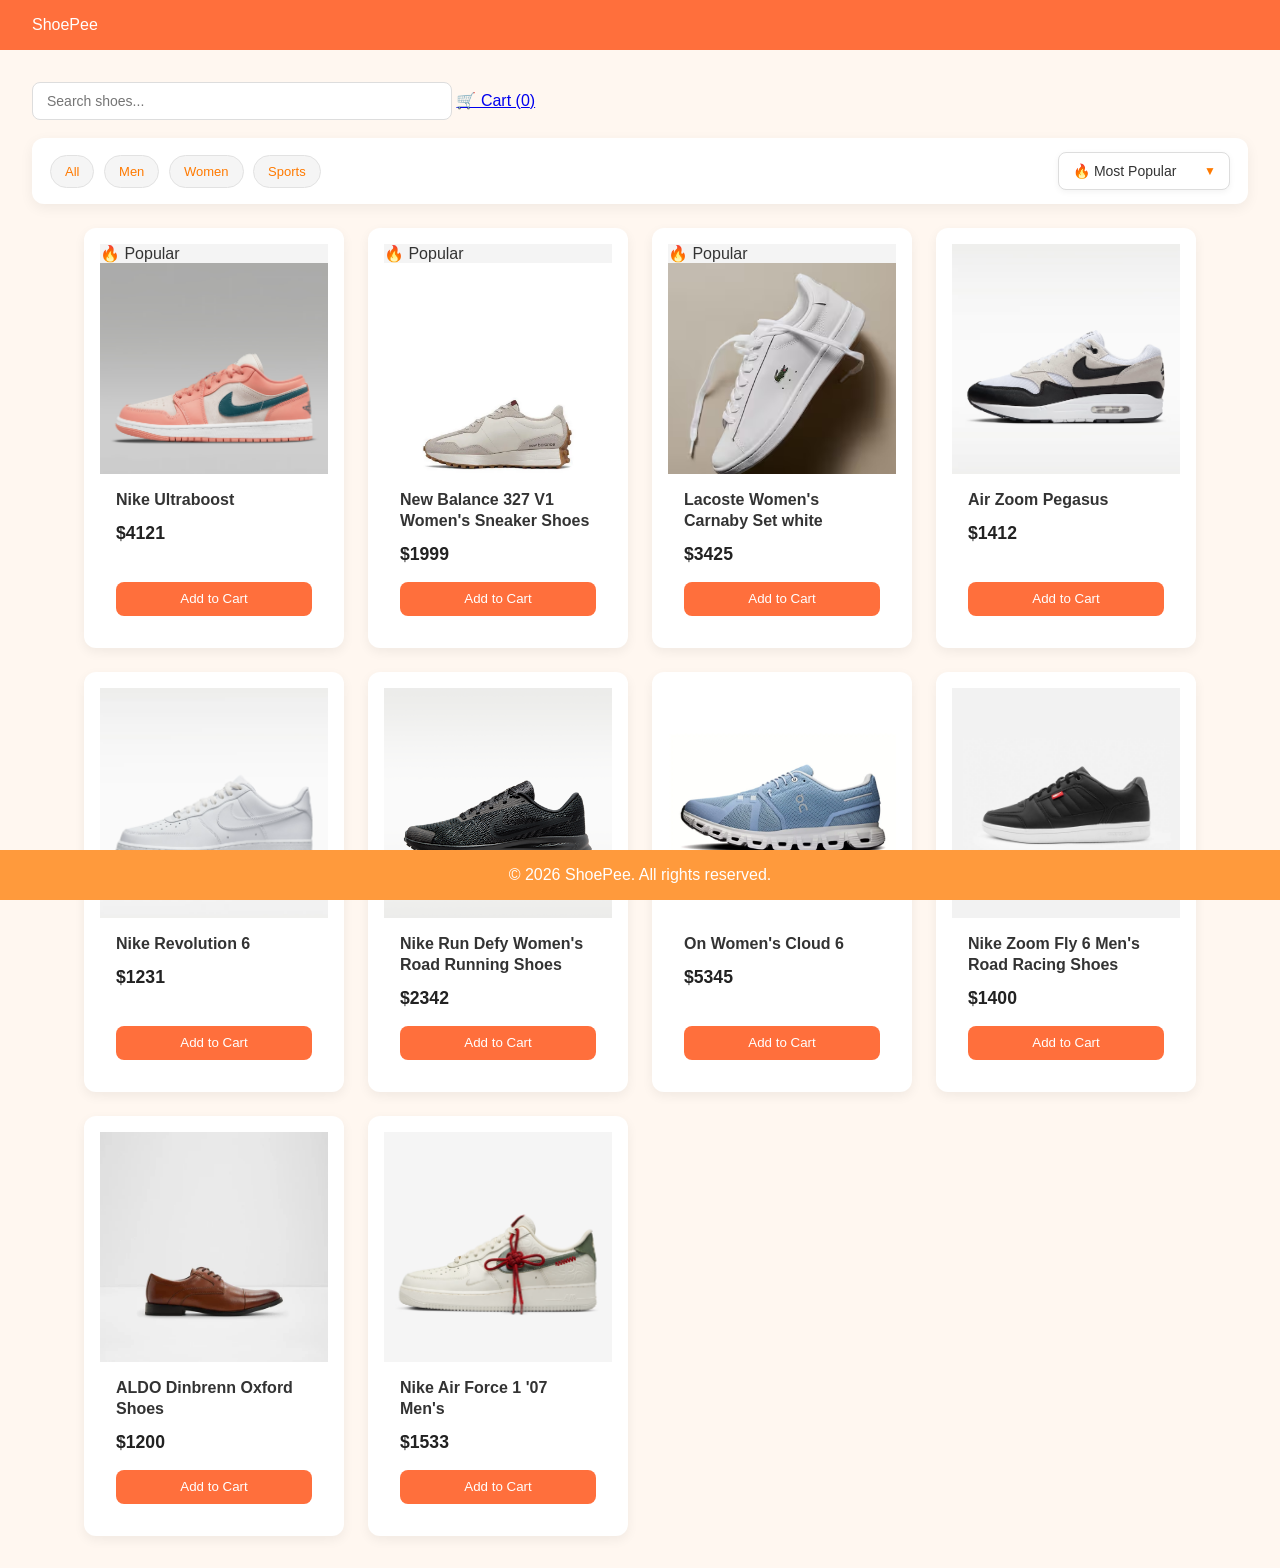
==== buyer-dashboard.html @ d40cbc69 "initial commit" ====
<!DOCTYPE html>
  <html lang="en">
  <head>
    <meta charset="UTF-8">
    <title>ShoePee | Buyer Dashboard</title>
    <link rel="stylesheet" href="css/global.css">
    <link rel="stylesheet" href="css/buyer.css">
  </head>
  <body>
    <div id="navbar"></div>
    <section class="buyer-dashboard">
      <input type="text" id="searchBar" placeholder="Search shoes...">
      <a href="cart.html" class="cart-link">
        🛒 Cart (<span id="cartCount">0</span>)
      </a>
    <div class="filter-wrapper">
      <div class="filters">
        <button class="btn" data-category="all">All</button>
        <button class="btn" data-category="men">Men</button>
        <button class="btn" data-category="women">Women</button>
        <button class="btn" data-category="sports">Sports</button>
      </div>
      <div class="sort-wrapper">
        <select id="sortSelect">
          <option value="popular">🔥 Most Popular</option>
          <option value="priceLow">Price: Low to High</option>
          <option value="priceHigh">Price: High to Low</option>
        </select>
      </div>
    </div>
      
      
      <div id="productGrid" class="product-grid"></div>
    </section>
    <div id="footer"></div>
    <script src="js/data.js"></script>
    <script src="js/utils.js"></script>
    <script src="js/buyer.js"></script>
  </body>
  </html>
---- css/global.css ----
:root {
  --primary: #ff6f3c;
  --secondary: #ff9a3c;
  --bg: #fff7f0;
  --text: #333;
  --radius: 8px;
}

* {
  box-sizing: border-box;
  margin: 0;
  padding: 0;
}

body {
  font-family: "Poppins", sans-serif;
  background: var(--bg);
  color: var(--text);
}

.navbar {
  background: var(--primary);
  padding: 1rem 2rem;
  display: flex;
  justify-content: space-between;
  align-items: center;
  color: #fff;
}

.nav-links {
  list-style: none;
  display: flex;
  gap: 1rem;
}

.nav-links a {
  color: #fff;
  text-decoration: none;
  font-weight: 500;
}

.footer {
  text-align: center;
  padding: 1rem;
  background: var(--secondary);
  color: #fff;
  position: fixed;
  bottom: 0;
  width: 100%;
}

.btn {
  background: var(--primary);
  color: #fff;
  border: none;
  border-radius: var(--radius);
  padding: 0.6rem 1.2rem;
  cursor: pointer;
  transition: 0.3s;
}

.btn:hover {
  background: var(--secondary);
  transform: translateY(-2px);
}

.card {
  background: #fff;
  border-radius: var(--radius);
  padding: 1rem;
  box-shadow: 0 2px 8px rgba(0, 0, 0, 0.1);
}

#searchBar {
  width: 300px;
  padding: 10px 15px;
  border: 2px solid #4a90e2;
  border-radius: 8px;
  font-size: 16px;
  outline: none;
}

#searchBar:focus {
  border-color: #1c5fb8;
  box-shadow: 0 0 5px rgba(28, 95, 184, 0.5);
}
---- css/buyer.css ----
/* ================= BUYER DASHBOARD ================= */

.buyer-dashboard {
  padding: 2rem;
}

/* ================= SEARCH ================= */

#searchBar {
  width: 100%;
  max-width: 420px;
  padding: 10px 14px;
  border-radius: 8px;
  border: 1px solid #ddd;
  margin-bottom: 18px;
  font-size: 14px;
  outline: none;
  transition: 0.25s ease;
}

#searchBar:focus {
  border-color: #ff7a00;
  box-shadow: 0 0 0 3px rgba(255, 122, 0, 0.2);
}

/* ================= FILTER WRAPPER ================= */

.filter-wrapper {
  display: flex;
  justify-content: space-between;
  align-items: center;
  gap: 1rem;
  flex-wrap: wrap;

  background: #ffffff;
  padding: 14px 18px;
  border-radius: 12px;
  box-shadow: 0 4px 14px rgba(0, 0, 0, 0.06);
  margin-bottom: 24px;
}

/* ================= FILTER BUTTONS ================= */

.filters {
  display: flex;
  gap: 0.6rem;
  flex-wrap: wrap;
}

.filters .btn {
  background: #f5f5f5;
  border: 1px solid #e2e2e2;
  color: #ff7a00;
  padding: 8px 14px;
  border-radius: 20px;
  font-size: 13px;
  cursor: pointer;
  transition: all 0.25s ease;
}

.filters .btn:hover {
  border-color: #ff7a00;
  color: #ff7a00;
  background: #fff7ef;
}

.filters .btn.active {
  background: #ff7a00;
  color: #ffffff;
  border-color: #ff7a00;
  box-shadow: 0 3px 10px rgba(255, 122, 0, 0.3);
}

/* ================= SORT SELECT ================= */

.sort-wrapper {
  position: relative;
  display: flex;
  align-items: center;
}

/* Select base */
#sortSelect {
  appearance: none;
  background: #ffffff;
  color: #333;
  padding: 10px 42px 10px 14px;
  border-radius: 8px;
  border: 1px solid #ddd;
  font-size: 14px;
  cursor: pointer;
  outline: none;
  transition: all 0.25s ease;
  box-shadow: 0 2px 6px rgba(0,0,0,0.05);
}

/* Arrow */
.sort-wrapper::after {
  content: "▼";
  position: absolute;
  right: 14px;
  top: 50%;
  transform: translateY(-50%);
  pointer-events: none;
  font-size: 12px;
  color: #ff7a00;
}

/* States */
#sortSelect:hover {
  border-color: #ff7a00;
}

#sortSelect:focus {
  border-color: #ff7a00;
  box-shadow: 0 0 0 3px rgba(255, 122, 0, 0.25);
}

/* ================= PRODUCT GRID ================= */

.product-grid {
  display: grid;
  grid-template-columns: repeat(auto-fill, 260px);
  justify-content: center;
  gap: 1.5rem;
}

/* ================= PRODUCT CARD ================= */

.product-card {
  width: 260px;
  height: 420px;
  background: #ffffff;
  border-radius: 12px;
  overflow: hidden;
  box-shadow: 0 4px 12px rgba(0, 0, 0, 0.06);

  display: flex;
  flex-direction: column;

  transition: transform 0.2s ease, box-shadow 0.2s ease;
}

.product-card:hover {
  transform: translateY(-6px);
  box-shadow: 0 8px 18px rgba(0, 0, 0, 0.1);
}

/* ================= IMAGE AREA ================= */

.image-container {
  width: 100%;
  height: 230px;
  overflow: hidden;
  background: #f4f4f4;
  flex-shrink: 0;
}

.image-container img {
  width: 100%;
  height: 100%;
  object-fit: cover;
  display: block;
}

/* ================= PRODUCT INFO ================= */

.product-info {
  flex: 1;
  padding: 1rem;

  display: flex;
  flex-direction: column;
  justify-content: space-between;
  gap: 0.75rem;
}

.product-info h3 {
  font-size: 1rem;
  margin: 0;
  line-height: 1.3;

  display: -webkit-box;
  -webkit-line-clamp: 2;
  -webkit-box-orient: vertical;
  overflow: hidden;
}

.product-info p {
  margin: 0;
  font-size: 1.1rem;
  font-weight: 600;
  color: #222;
}

.add-to-cart {
  margin-top: auto;
  width: 100%;
}

/* ================= RESPONSIVE ================= */

@media (max-width: 640px) {
  .filter-wrapper {
    flex-direction: column;
    align-items: stretch;
  }

  .filters {
    justify-content: center;
  }

  .sort-wrapper {
    justify-content: center;
  }
}
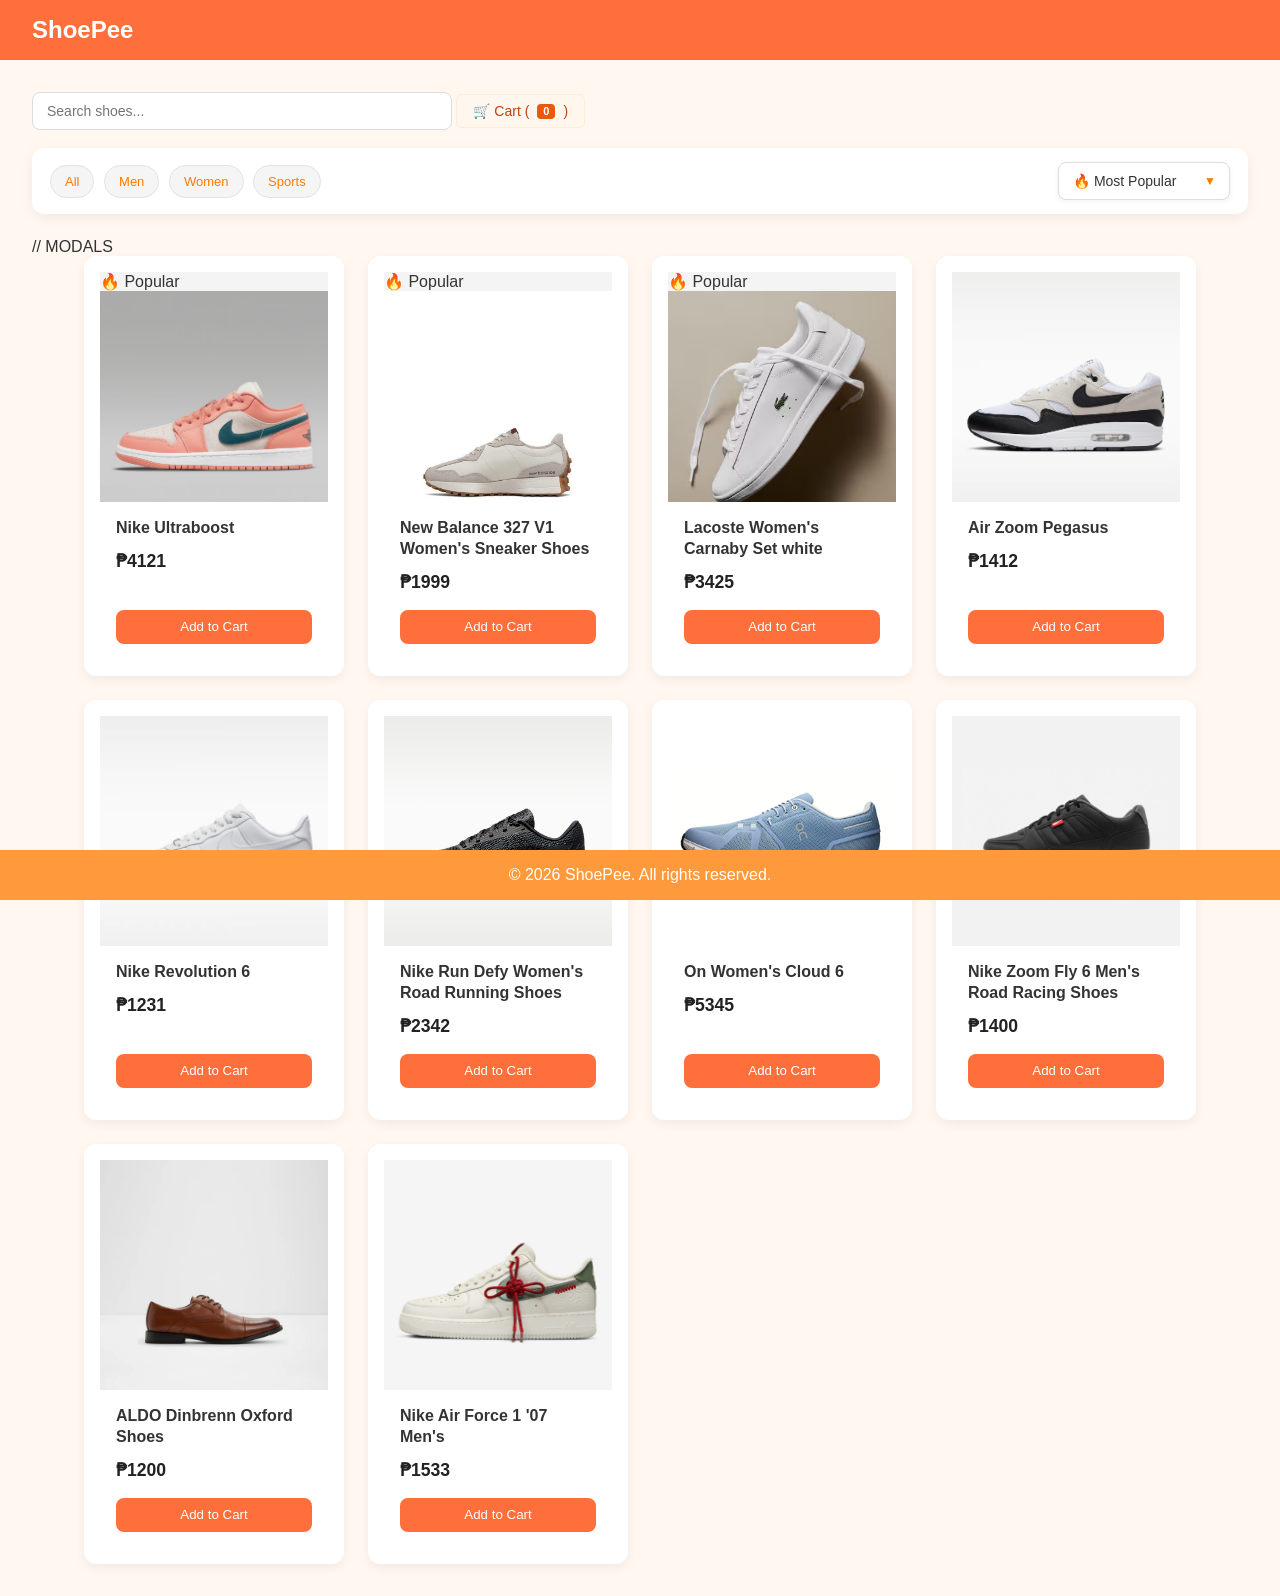
==== commit 8c7a3283: "added all info review" ====
--- a/buyer-dashboard.html
+++ b/buyer-dashboard.html
@@ -30,11 +30,12 @@
     </div>
       
       
+    // MODALS
       <div id="productGrid" class="product-grid"></div>
-    </section>
-    <div id="footer"></div>
-    <script src="js/data.js"></script>
-    <script src="js/utils.js"></script>
-    <script src="js/buyer.js"></script>
+          </section>
+          <div id="footer"></div>
+          <script src="js/data.js"></script>
+          <script src="js/utils.js"></script>
+          <script src="js/buyer.js"></script>
   </body>
   </html>
--- a/css/global.css
+++ b/css/global.css
@@ -25,6 +25,13 @@
   justify-content: space-between;
   align-items: center;
   color: #fff;
+}
+
+.navbar .logo {
+  color: #fff;
+  text-decoration: none;
+  font-size: 1.5rem;
+  font-weight: bold;
 }
 
 .nav-links {
--- a/css/buyer.css
+++ b/css/buyer.css
@@ -213,4 +213,195 @@
   .sort-wrapper {
     justify-content: center;
   }
+}
+
+
+/* ================= cart-link css ================= */
+.cart-link {
+  display: inline-flex;
+  align-items: center;
+  gap: 8px;
+  
+  /* Light Orange Palette */
+  background-color: #fff7ed; /* Very soft, warm light orange */
+  color: #c2410c;            /* Deep burnt orange for readable text */
+  border: 1px solid #ffedd5; /* Slightly darker orange border */
+  
+  /* Minimalist Styling */
+  text-decoration: none;
+  font-family: -apple-system, BlinkMacSystemFont, "Segoe UI", Roboto, sans-serif;
+  font-weight: 500;
+  font-size: 14px;
+  padding: 8px 16px;
+  border-radius: 6px;
+  
+  /* Smooth hover transition */
+  transition: all 0.2s ease-in-out;
+}
+
+/* Hover State */
+.cart-link:hover {
+  background-color: #ffedd5; /* Darkens slightly on hover */
+  border-color: #fed7aa;
+  color: #9a3412;            /* Deepens text color slightly */
+}
+
+/* Minimalist Notification Badge */
+#cartCount {
+  background-color: #ea580c; /* Vibrant orange-red badge */
+  color: #ffffff;
+  font-size: 11px;
+  font-weight: 600;
+  padding: 2px 6px;
+  border-radius: 4px;        /* Slightly rounded to match the button */
+  line-height: 1;
+}
+
+
+/* ================= Full Product Info Modal css ================= */
+/* ── Modal overlay ── */
+.product-overlay {
+  position: fixed;
+  inset: 0;
+  background: rgba(0, 0, 0, 0.5);
+  display: flex;
+  align-items: center;
+  justify-content: center;
+  z-index: 1000;
+  padding: 16px;
+  opacity: 0;
+  pointer-events: none;
+  transition: opacity 0.2s ease;
+}
+.product-overlay.open {
+  opacity: 1;
+  pointer-events: all;
+}
+
+/* ── Modal box ── */
+.product-modal {
+  background: #fff;
+  border-radius: 16px;
+  width: 100%;
+  max-width: 540px;
+  max-height: 88vh;
+  overflow-y: auto;
+  display: flex;
+  flex-direction: column;
+  transform: translateY(16px);
+  transition: transform 0.2s ease;
+  position: relative;
+}
+.product-overlay.open .product-modal {
+  transform: translateY(0);
+}
+
+.modal-close {
+  position: absolute;
+  top: 12px;
+  right: 12px;
+  background: #f5f5f5;
+  border: none;
+  border-radius: 50%;
+  width: 32px;
+  height: 32px;
+  font-size: 16px;
+  cursor: pointer;
+  z-index: 10;
+}
+.modal-close:hover { background: #e0e0e0; }
+
+/* ── Modal image ── */
+.modal-img-wrap {
+  position: relative;
+  width: 100%;
+  aspect-ratio: 4/3;
+  background: #f8f8f8;
+  border-radius: 16px 16px 0 0;
+  overflow: hidden;
+}
+.modal-img-wrap img {
+  width: 100%;
+  height: 100%;
+  object-fit: cover;
+}
+.modal-badge {
+  position: absolute;
+  top: 12px;
+  left: 12px;
+  background: #fff3cd;
+  color: #856404;
+  font-size: 12px;
+  padding: 4px 10px;
+  border-radius: 20px;
+  font-weight: 600;
+}
+
+/* ── Modal body ── */
+.modal-body {
+  padding: 20px;
+}
+.modal-category {
+  font-size: 12px;
+  font-weight: 600;
+  text-transform: uppercase;
+  letter-spacing: 0.08em;
+  color: #888;
+}
+.modal-title {
+  font-size: 20px;
+  font-weight: 700;
+  margin: 4px 0 12px;
+}
+.modal-meta {
+  display: flex;
+  align-items: center;
+  gap: 16px;
+  margin-bottom: 12px;
+}
+.modal-price {
+  font-size: 22px;
+  font-weight: 700;
+}
+.modal-stars { color: #f59e0b; font-size: 16px; }
+.modal-rating-num { font-size: 13px; color: #666; }
+.modal-desc {
+  font-size: 14px;
+  color: #555;
+  line-height: 1.6;
+  margin-bottom: 16px;
+}
+
+/* ── Reviews ── */
+.reviews-heading {
+  font-size: 14px;
+  font-weight: 600;
+  margin-bottom: 10px;
+  border-top: 1px solid #eee;
+  padding-top: 14px;
+}
+.review-card {
+  background: #fafafa;
+  border-radius: 10px;
+  padding: 12px;
+  margin-bottom: 8px;
+}
+.review-header {
+  display: flex;
+  justify-content: space-between;
+  align-items: center;
+  margin-bottom: 4px;
+}
+.reviewer-name { font-size: 13px; font-weight: 600; }
+.review-stars  { font-size: 13px; color: #f59e0b; }
+.review-text   { font-size: 13px; color: #555; line-height: 1.5; margin: 0 0 4px; }
+.review-date   { font-size: 11px; color: #aaa; }
+.no-reviews    { font-size: 13px; color: #aaa; }
+
+/* ── Add to cart button ── */
+.modal-add-btn {
+  width: 100%;
+  margin-top: 16px;
+  padding: 12px;
+  font-size: 15px;
 }
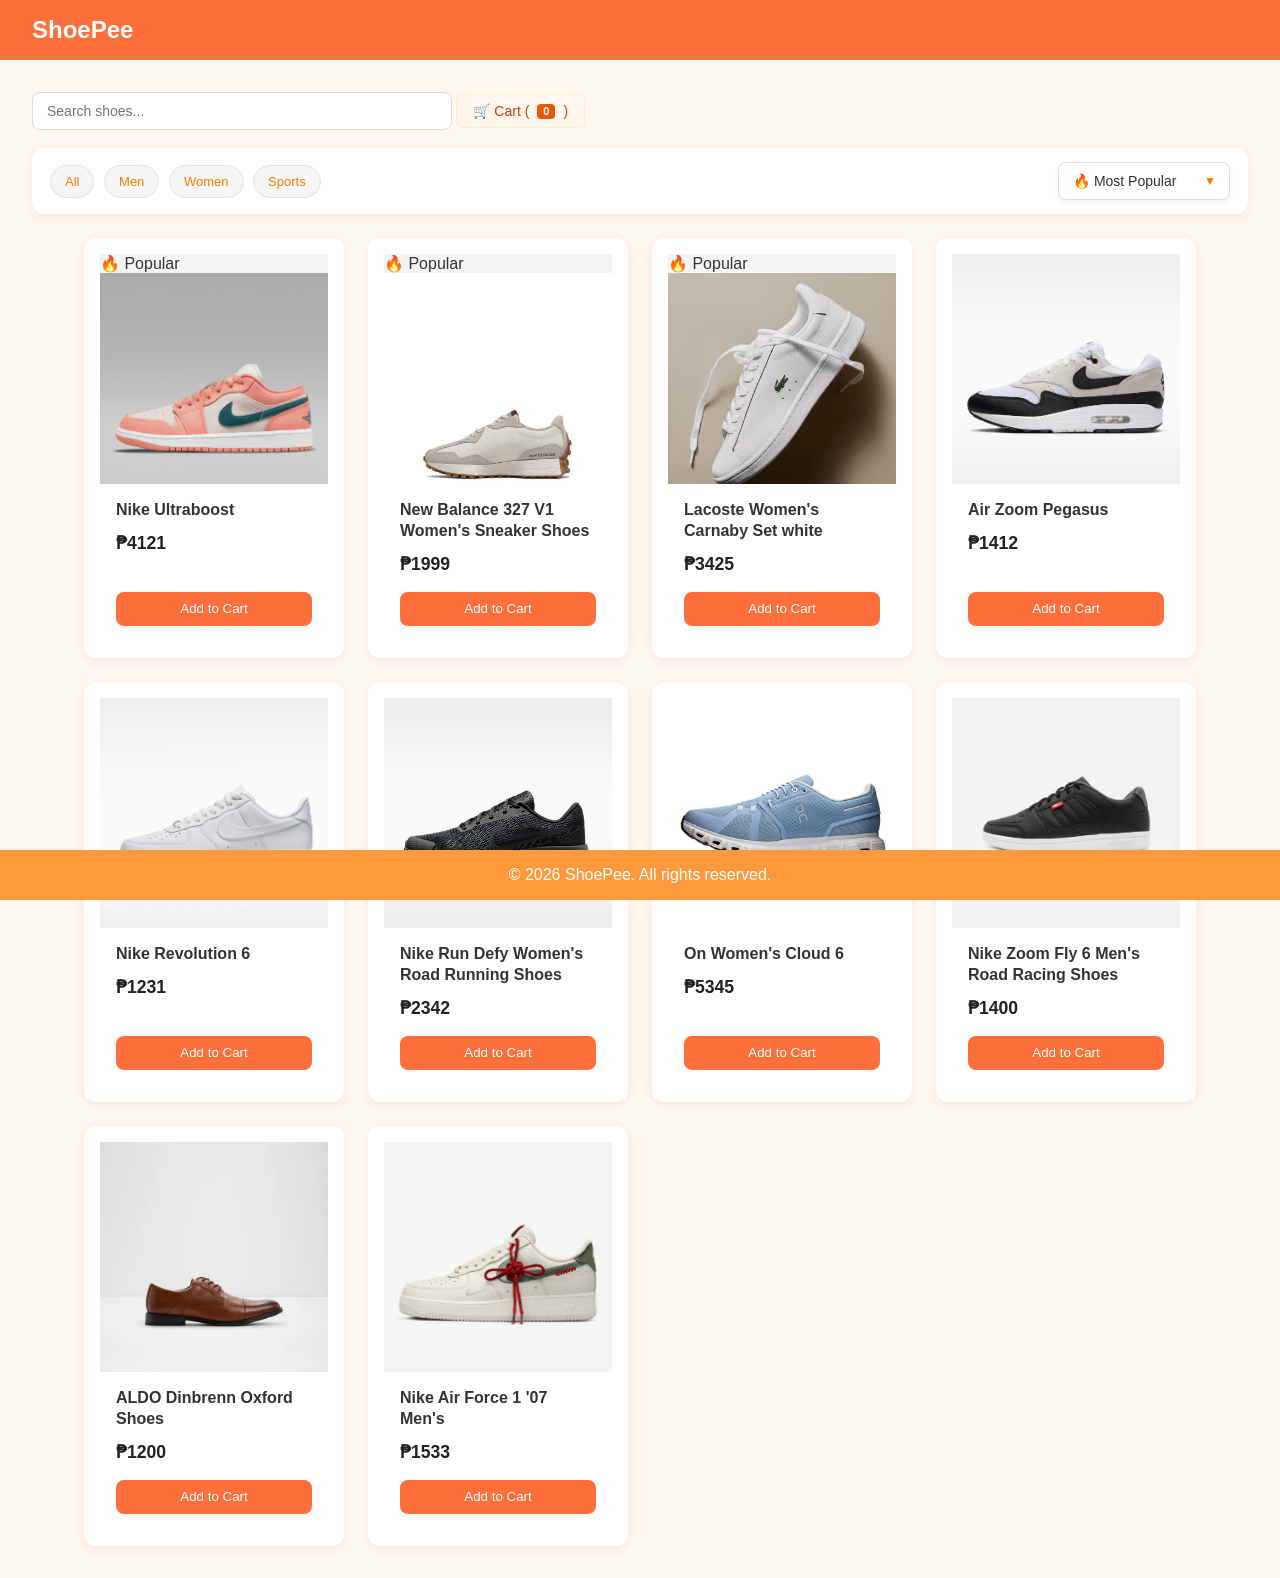
==== commit b33b7391: "BuyerOrder" ====
--- a/buyer-dashboard.html
+++ b/buyer-dashboard.html
@@ -30,7 +30,6 @@
     </div>
       
       
-    // MODALS
       <div id="productGrid" class="product-grid"></div>
           </section>
           <div id="footer"></div>
--- a/css/buyer.css
+++ b/css/buyer.css
@@ -353,6 +353,18 @@
   font-weight: 700;
   margin: 4px 0 12px;
 }
+
+.modal-seller {
+  font-size: 13px;
+  color: #666;
+  margin-bottom: 10px;
+}
+
+.modal-seller span {
+  font-weight: 600;
+  color: #ff7a00;
+}
+
 .modal-meta {
   display: flex;
   align-items: center;
